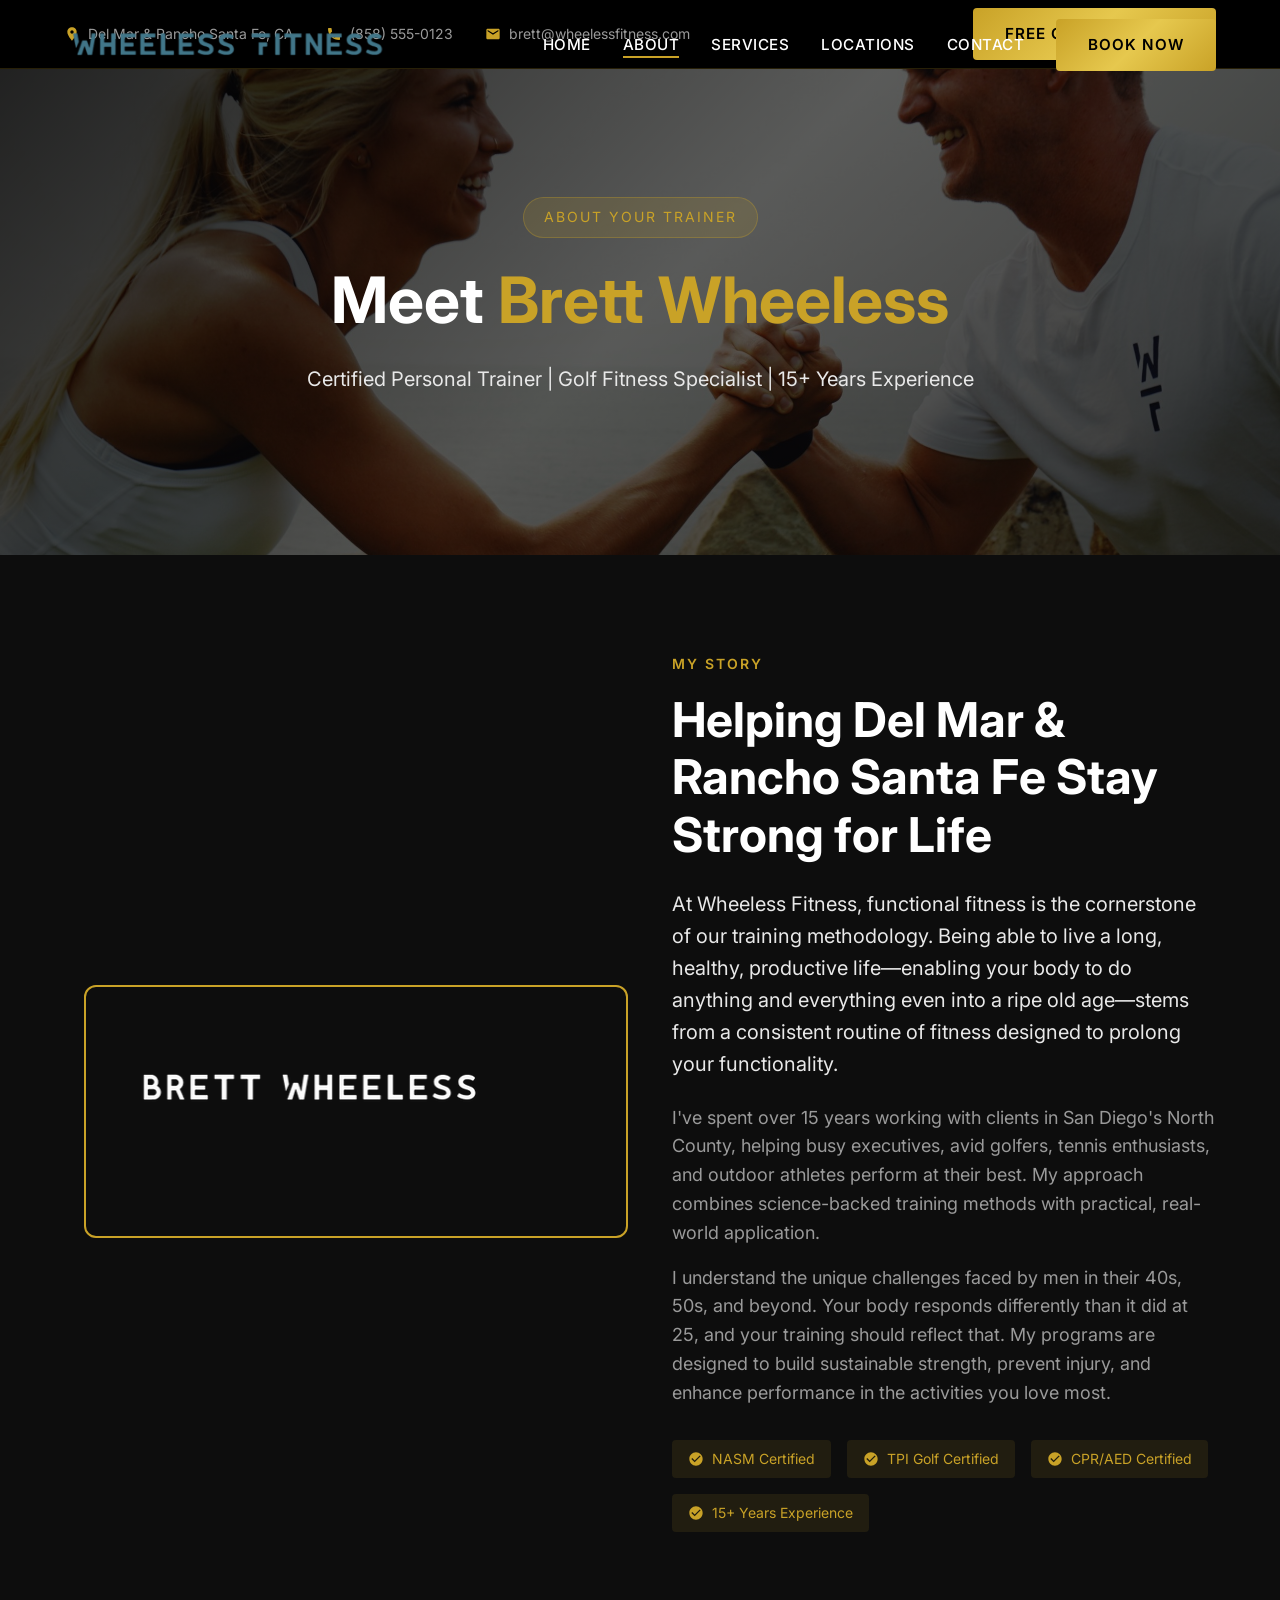
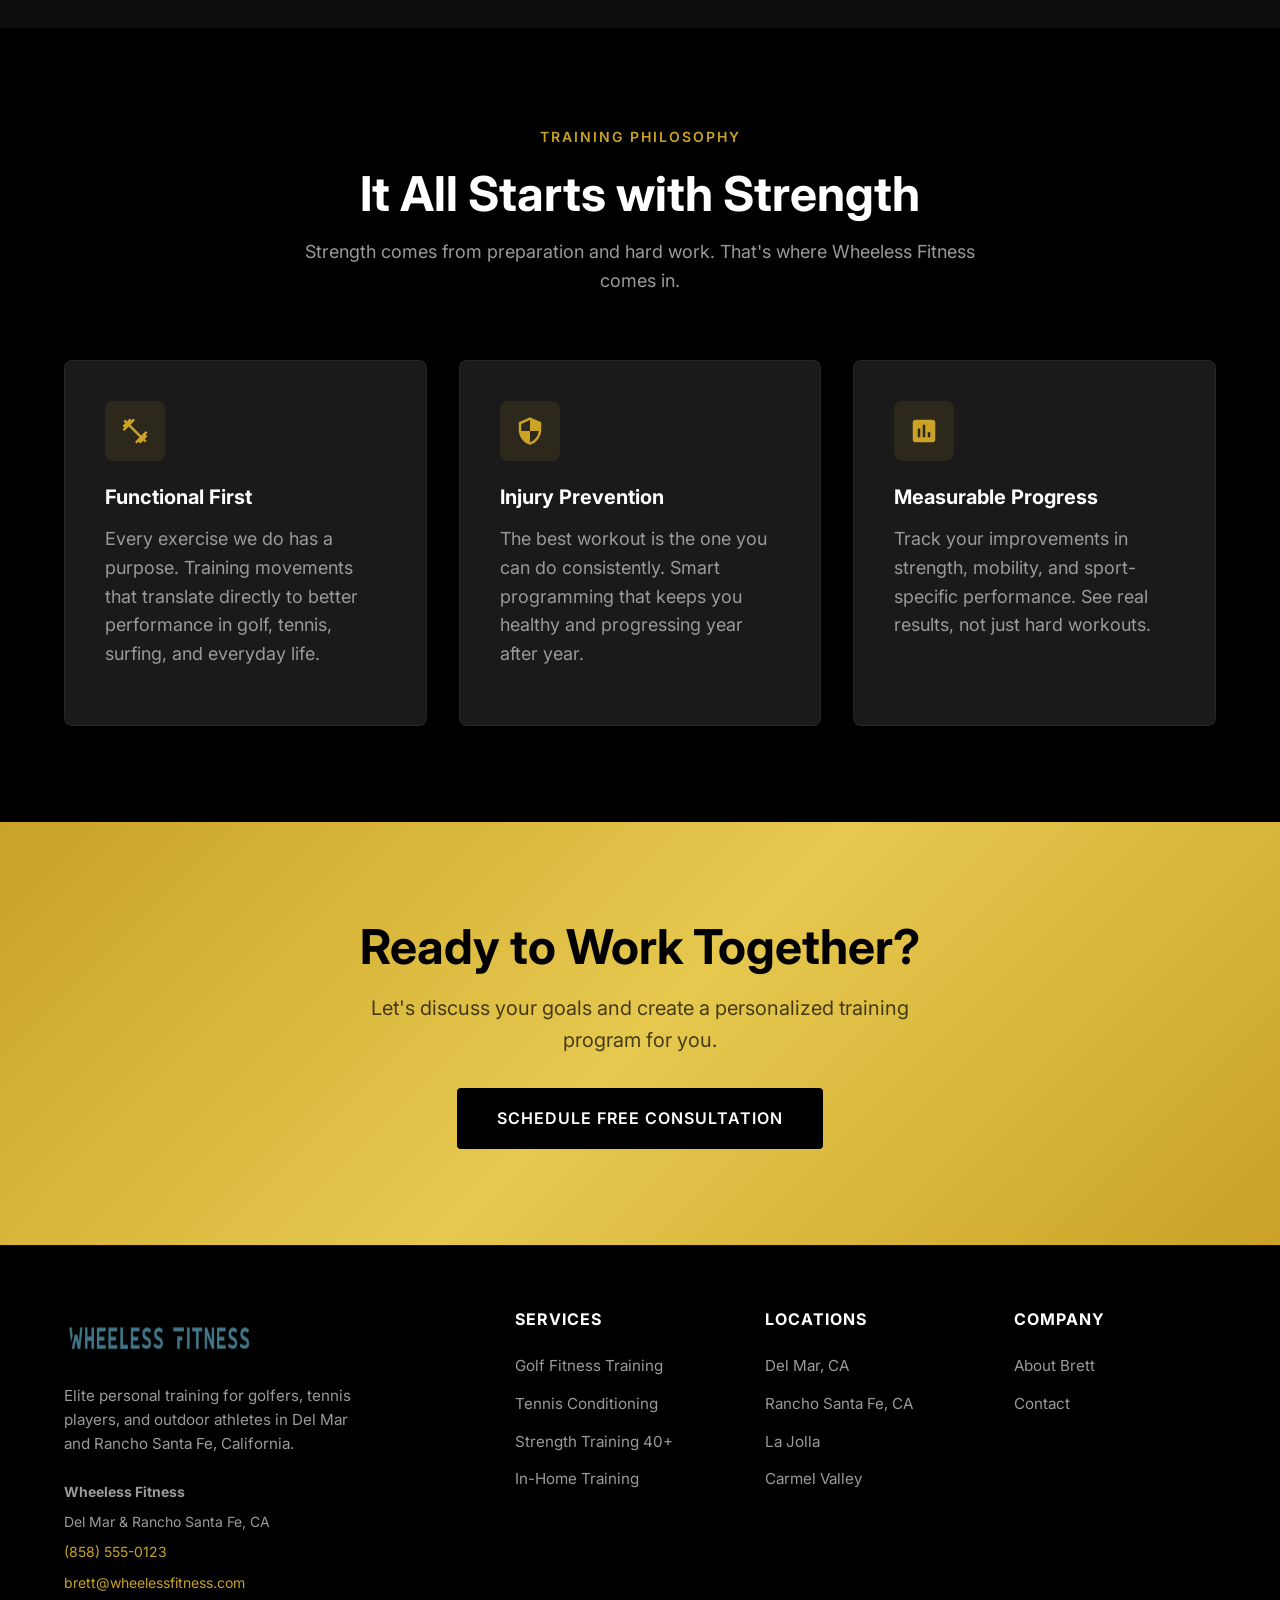
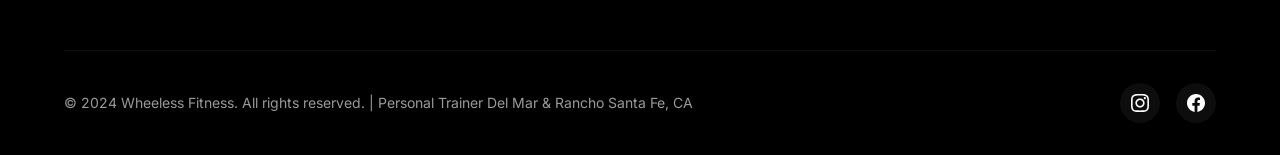
==== about.html @ b6442ed7 "Initial commit: SEO-optimized Wheeless Fitness website - Modern dark/sophisticated design for afflue" ====
<!DOCTYPE html>
<html lang="en">
<head>
    <meta charset="UTF-8">
    <meta name="viewport" content="width=device-width, initial-scale=1.0">
    <meta http-equiv="X-UA-Compatible" content="IE=edge">
    
    <!-- Primary Meta Tags -->
    <title>About Brett Wheeless | Certified Personal Trainer Del Mar & Rancho Santa Fe</title>
    <meta name="title" content="About Brett Wheeless | Certified Personal Trainer Del Mar & Rancho Santa Fe">
    <meta name="description" content="Meet Brett Wheeless - certified personal trainer with 15+ years experience serving Del Mar and Rancho Santa Fe. Specializing in golf fitness, tennis conditioning, and strength training for men over 40.">
    <meta name="keywords" content="Brett Wheeless, certified personal trainer Del Mar, fitness coach Rancho Santa Fe, golf fitness expert San Diego, NASM certified trainer">
    <meta name="robots" content="index, follow">
    
    <!-- Open Graph -->
    <meta property="og:type" content="website">
    <meta property="og:url" content="https://www.wheelessfitness.com/about">
    <meta property="og:title" content="About Brett Wheeless | Personal Trainer Del Mar">
    <meta property="og:description" content="15+ years experience. Certified personal trainer specializing in golf fitness and strength training for men over 40.">
    <meta property="og:image" content="https://iambarabbas.github.io/wheeless-fitness-rebuild/images/hero-bg.jpg">
    
    <!-- Canonical -->
    <link rel="canonical" href="https://www.wheelessfitness.com/about">
    
    <!-- Favicon -->
    <link rel="icon" type="image/jpeg" href="images/favicon.jpg">
    
    <!-- Fonts -->
    <link rel="preconnect" href="https://fonts.googleapis.com">
    <link rel="preconnect" href="https://fonts.gstatic.com" crossorigin>
    <link href="https://fonts.googleapis.com/css2?family=Inter:wght@400;500;600;700&display=swap" rel="stylesheet">
    
    <!-- Styles -->
    <link rel="stylesheet" href="css/style.css">

    <!-- Schema Markup -->
    <script type="application/ld+json">
    {
        "@context": "https://schema.org",
        "@type": "Person",
        "name": "Brett Wheeless",
        "jobTitle": "Certified Personal Trainer",
        "description": "Elite personal trainer with 15+ years experience specializing in golf fitness, tennis conditioning, and strength training for men over 40 in Del Mar and Rancho Santa Fe, California.",
        "worksFor": {
            "@type": "LocalBusiness",
            "name": "Wheeless Fitness",
            "telephone": "(858) 555-0123",
            "address": {
                "@type": "PostalAddress",
                "addressLocality": "Del Mar",
                "addressRegion": "CA",
                "postalCode": "92014",
                "addressCountry": "US"
            }
        },
        "knowsAbout": [
            "Personal Training",
            "Golf Fitness",
            "Tennis Conditioning", 
            "Strength Training",
            "Functional Fitness",
            "Sports Performance",
            "Injury Prevention"
        ],
        "hasCredential": [
            {
                "@type": "EducationalOccupationalCredential",
                "credentialCategory": "Professional Certification",
                "name": "NASM Certified Personal Trainer"
            },
            {
                "@type": "EducationalOccupationalCredential",
                "credentialCategory": "Professional Certification",
                "name": "TPI Certified Golf Fitness Instructor"
            }
        ]
    }
    </script>
</head>
<body>
    <!-- NAP Bar -->
    <div class="nap-bar">
        <div class="container">
            <div class="nap-info">
                <div class="nap-item">
                    <svg xmlns="http://www.w3.org/2000/svg" viewBox="0 0 24 24"><path d="M12 2C8.13 2 5 5.13 5 9c0 5.25 7 13 7 13s7-7.75 7-13c0-3.87-3.13-7-7-7zm0 9.5c-1.38 0-2.5-1.12-2.5-2.5s1.12-2.5 2.5-2.5 2.5 1.12 2.5 2.5-1.12 2.5-2.5 2.5z"/></svg>
                    <span>Del Mar & Rancho Santa Fe, CA</span>
                </div>
                <div class="nap-item">
                    <svg xmlns="http://www.w3.org/2000/svg" viewBox="0 0 24 24"><path d="M6.62 10.79c1.44 2.83 3.76 5.14 6.59 6.59l2.2-2.2c.27-.27.67-.36 1.02-.24 1.12.37 2.33.57 3.57.57.55 0 1 .45 1 1V20c0 .55-.45 1-1 1-9.39 0-17-7.61-17-17 0-.55.45-1 1-1h3.5c.55 0 1 .45 1 1 0 1.25.2 2.45.57 3.57.11.35.03.74-.25 1.02l-2.2 2.2z"/></svg>
                    <a href="tel:+18585550123">(858) 555-0123</a>
                </div>
                <div class="nap-item">
                    <svg xmlns="http://www.w3.org/2000/svg" viewBox="0 0 24 24"><path d="M20 4H4c-1.1 0-1.99.9-1.99 2L2 18c0 1.1.9 2 2 2h16c1.1 0 2-.9 2-2V6c0-1.1-.9-2-2-2zm0 4l-8 5-8-5V6l8 5 8-5v2z"/></svg>
                    <a href="mailto:brett@wheelessfitness.com">brett@wheelessfitness.com</a>
                </div>
            </div>
            <a href="contact.html" class="btn btn-primary">Free Consultation</a>
        </div>
    </div>

    <!-- Header -->
    <header>
        <div class="header-main">
            <div class="container">
                <a href="index.html" class="logo">
                    <img src="images/logo.png" alt="Wheeless Fitness - Personal Trainer Del Mar Rancho Santa Fe" width="188" height="29">
                </a>
                <nav>
                    <ul id="nav-menu">
                        <li><a href="index.html">Home</a></li>
                        <li><a href="about.html" class="active">About</a></li>
                        <li><a href="services.html">Services</a></li>
                        <li><a href="locations.html">Locations</a></li>
                        <li><a href="contact.html">Contact</a></li>
                        <li><a href="contact.html" class="btn btn-primary">Book Now</a></li>
                    </ul>
                </nav>
                <button class="mobile-toggle" aria-label="Toggle menu" id="mobile-toggle">
                    <span></span>
                    <span></span>
                    <span></span>
                </button>
            </div>
        </div>
    </header>

    <!-- Page Hero -->
    <section class="hero" style="min-height: 50vh;">
        <div class="hero-bg">
            <img src="images/hero-bg.jpg" alt="About Brett Wheeless Personal Trainer" width="2500" height="1628" loading="eager">
        </div>
        <div class="hero-overlay"></div>
        <div class="hero-content">
            <span class="hero-badge">About Your Trainer</span>
            <h1>Meet <span class="highlight">Brett Wheeless</span></h1>
            <p>Certified Personal Trainer | Golf Fitness Specialist | 15+ Years Experience</p>
        </div>
    </section>

    <!-- About Content -->
    <section>
        <div class="container">
            <div class="about-grid">
                <div class="about-image">
                    <img src="images/brett-wheeless.png" alt="Brett Wheeless - Personal Trainer Del Mar Rancho Santa Fe" width="552" height="246">
                </div>
                <div class="about-content">
                    <span class="section-badge">My Story</span>
                    <h2>Helping Del Mar & Rancho Santa Fe Stay Strong for Life</h2>
                    <p class="lead">At Wheeless Fitness, functional fitness is the cornerstone of our training methodology. Being able to live a long, healthy, productive life—enabling your body to do anything and everything even into a ripe old age—stems from a consistent routine of fitness designed to prolong your functionality.</p>
                    <p>I've spent over 15 years working with clients in San Diego's North County, helping busy executives, avid golfers, tennis enthusiasts, and outdoor athletes perform at their best. My approach combines science-backed training methods with practical, real-world application.</p>
                    <p>I understand the unique challenges faced by men in their 40s, 50s, and beyond. Your body responds differently than it did at 25, and your training should reflect that. My programs are designed to build sustainable strength, prevent injury, and enhance performance in the activities you love most.</p>
                    <div class="certifications">
                        <span class="cert-badge">
                            <svg xmlns="http://www.w3.org/2000/svg" viewBox="0 0 24 24"><path d="M12 2C6.48 2 2 6.48 2 12s4.48 10 10 10 10-4.48 10-10S17.52 2 12 2zm-2 15l-5-5 1.41-1.41L10 14.17l7.59-7.59L19 8l-9 9z"/></svg>
                            NASM Certified
                        </span>
                        <span class="cert-badge">
                            <svg xmlns="http://www.w3.org/2000/svg" viewBox="0 0 24 24"><path d="M12 2C6.48 2 2 6.48 2 12s4.48 10 10 10 10-4.48 10-10S17.52 2 12 2zm-2 15l-5-5 1.41-1.41L10 14.17l7.59-7.59L19 8l-9 9z"/></svg>
                            TPI Golf Certified
                        </span>
                        <span class="cert-badge">
                            <svg xmlns="http://www.w3.org/2000/svg" viewBox="0 0 24 24"><path d="M12 2C6.48 2 2 6.48 2 12s4.48 10 10 10 10-4.48 10-10S17.52 2 12 2zm-2 15l-5-5 1.41-1.41L10 14.17l7.59-7.59L19 8l-9 9z"/></svg>
                            CPR/AED Certified
                        </span>
                        <span class="cert-badge">
                            <svg xmlns="http://www.w3.org/2000/svg" viewBox="0 0 24 24"><path d="M12 2C6.48 2 2 6.48 2 12s4.48 10 10 10 10-4.48 10-10S17.52 2 12 2zm-2 15l-5-5 1.41-1.41L10 14.17l7.59-7.59L19 8l-9 9z"/></svg>
                            15+ Years Experience
                        </span>
                    </div>
                </div>
            </div>
        </div>
    </section>

    <!-- Philosophy Section -->
    <section class="bg-darker">
        <div class="container">
            <div class="section-header">
                <span class="section-badge">Training Philosophy</span>
                <h2>It All Starts with Strength</h2>
                <p>Strength comes from preparation and hard work. That's where Wheeless Fitness comes in.</p>
            </div>
            <div class="features-grid">
                <div class="feature-card">
                    <div class="feature-icon">
                        <svg xmlns="http://www.w3.org/2000/svg" viewBox="0 0 24 24"><path d="M20.57 14.86L22 13.43 20.57 12 17 15.57 8.43 7 12 3.43 10.57 2 9.14 3.43 7.71 2 5.57 4.14 4.14 2.71 2.71 4.14l1.43 1.43L2 7.71l1.43 1.43L2 10.57 3.43 12 7 8.43 15.57 17 12 20.57 13.43 22l1.43-1.43L16.29 22l2.14-2.14 1.43 1.43 1.43-1.43-1.43-1.43L22 16.29z"/></svg>
                    </div>
                    <h3>Functional First</h3>
                    <p>Every exercise we do has a purpose. Training movements that translate directly to better performance in golf, tennis, surfing, and everyday life.</p>
                </div>
                <div class="feature-card">
                    <div class="feature-icon">
                        <svg xmlns="http://www.w3.org/2000/svg" viewBox="0 0 24 24"><path d="M12 1L3 5v6c0 5.55 3.84 10.74 9 12 5.16-1.26 9-6.45 9-12V5l-9-4zm0 10.99h7c-.53 4.12-3.28 7.79-7 8.94V12H5V6.3l7-3.11v8.8z"/></svg>
                    </div>
                    <h3>Injury Prevention</h3>
                    <p>The best workout is the one you can do consistently. Smart programming that keeps you healthy and progressing year after year.</p>
                </div>
                <div class="feature-card">
                    <div class="feature-icon">
                        <svg xmlns="http://www.w3.org/2000/svg" viewBox="0 0 24 24"><path d="M19 3H5c-1.1 0-2 .9-2 2v14c0 1.1.9 2 2 2h14c1.1 0 2-.9 2-2V5c0-1.1-.9-2-2-2zM9 17H7v-7h2v7zm4 0h-2V7h2v10zm4 0h-2v-4h2v4z"/></svg>
                    </div>
                    <h3>Measurable Progress</h3>
                    <p>Track your improvements in strength, mobility, and sport-specific performance. See real results, not just hard workouts.</p>
                </div>
            </div>
        </div>
    </section>

    <!-- CTA Section -->
    <section class="cta-section">
        <div class="container">
            <h2>Ready to Work Together?</h2>
            <p>Let's discuss your goals and create a personalized training program for you.</p>
            <a href="contact.html" class="btn btn-large">Schedule Free Consultation</a>
        </div>
    </section>

    <!-- Footer -->
    <footer>
        <div class="container">
            <div class="footer-grid">
                <div class="footer-brand">
                    <img src="images/logo.png" alt="Wheeless Fitness Logo" width="188" height="29">
                    <p>Elite personal training for golfers, tennis players, and outdoor athletes in Del Mar and Rancho Santa Fe, California.</p>
                    <div class="footer-nap">
                        <p><strong>Wheeless Fitness</strong></p>
                        <p>Del Mar & Rancho Santa Fe, CA</p>
                        <p><a href="tel:+18585550123">(858) 555-0123</a></p>
                        <p><a href="mailto:brett@wheelessfitness.com">brett@wheelessfitness.com</a></p>
                    </div>
                </div>
                <div class="footer-section">
                    <h4>Services</h4>
                    <ul>
                        <li><a href="services.html#golf">Golf Fitness Training</a></li>
                        <li><a href="services.html#tennis">Tennis Conditioning</a></li>
                        <li><a href="services.html#strength">Strength Training 40+</a></li>
                        <li><a href="services.html#inhome">In-Home Training</a></li>
                    </ul>
                </div>
                <div class="footer-section">
                    <h4>Locations</h4>
                    <ul>
                        <li><a href="locations.html#del-mar">Del Mar, CA</a></li>
                        <li><a href="locations.html#rancho-santa-fe">Rancho Santa Fe, CA</a></li>
                        <li><a href="locations.html">La Jolla</a></li>
                        <li><a href="locations.html">Carmel Valley</a></li>
                    </ul>
                </div>
                <div class="footer-section">
                    <h4>Company</h4>
                    <ul>
                        <li><a href="about.html">About Brett</a></li>
                        <li><a href="contact.html">Contact</a></li>
                    </ul>
                </div>
            </div>
            <div class="footer-bottom">
                <p>&copy; 2024 Wheeless Fitness. All rights reserved. | Personal Trainer Del Mar & Rancho Santa Fe, CA</p>
                <div class="social-links">
                    <a href="https://www.instagram.com/wheelessfitness" aria-label="Instagram" rel="noopener" target="_blank">
                        <svg xmlns="http://www.w3.org/2000/svg" viewBox="0 0 24 24"><path d="M12 2.163c3.204 0 3.584.012 4.85.07 3.252.148 4.771 1.691 4.919 4.919.058 1.265.069 1.645.069 4.849 0 3.205-.012 3.584-.069 4.849-.149 3.225-1.664 4.771-4.919 4.919-1.266.058-1.644.07-4.85.07-3.204 0-3.584-.012-4.849-.07-3.26-.149-4.771-1.699-4.919-4.92-.058-1.265-.07-1.644-.07-4.849 0-3.204.013-3.583.07-4.849.149-3.227 1.664-4.771 4.919-4.919 1.266-.057 1.645-.069 4.849-.069zm0-2.163c-3.259 0-3.667.014-4.947.072-4.358.2-6.78 2.618-6.98 6.98-.059 1.281-.073 1.689-.073 4.948 0 3.259.014 3.668.072 4.948.2 4.358 2.618 6.78 6.98 6.98 1.281.058 1.689.072 4.948.072 3.259 0 3.668-.014 4.948-.072 4.354-.2 6.782-2.618 6.979-6.98.059-1.28.073-1.689.073-4.948 0-3.259-.014-3.667-.072-4.947-.196-4.354-2.617-6.78-6.979-6.98-1.281-.059-1.69-.073-4.949-.073zm0 5.838c-3.403 0-6.162 2.759-6.162 6.162s2.759 6.163 6.162 6.163 6.162-2.759 6.162-6.163c0-3.403-2.759-6.162-6.162-6.162zm0 10.162c-2.209 0-4-1.79-4-4 0-2.209 1.791-4 4-4s4 1.791 4 4c0 2.21-1.791 4-4 4zm6.406-11.845c-.796 0-1.441.645-1.441 1.44s.645 1.44 1.441 1.44c.795 0 1.439-.645 1.439-1.44s-.644-1.44-1.439-1.44z"/></svg>
                    </a>
                    <a href="https://www.facebook.com/wheelessfitness" aria-label="Facebook" rel="noopener" target="_blank">
                        <svg xmlns="http://www.w3.org/2000/svg" viewBox="0 0 24 24"><path d="M24 12.073c0-6.627-5.373-12-12-12s-12 5.373-12 12c0 5.99 4.388 10.954 10.125 11.854v-8.385H7.078v-3.47h3.047V9.43c0-3.007 1.792-4.669 4.533-4.669 1.312 0 2.686.235 2.686.235v2.953H15.83c-1.491 0-1.956.925-1.956 1.874v2.25h3.328l-.532 3.47h-2.796v8.385C19.612 23.027 24 18.062 24 12.073z"/></svg>
                    </a>
                </div>
            </div>
        </div>
    </footer>

    <script src="js/main.js"></script>
</body>
</html>
---- css/style.css ----
/* Wheeless Fitness - Premium Personal Training */
/* Modern, Dark, Sophisticated Design for Affluent Male Demographic */

:root {
  --primary-gold: #C9A227;
  --primary-gold-dark: #A68621;
  --bg-dark: #0D0D0D;
  --bg-darker: #000000;
  --bg-card: #1A1A1A;
  --bg-card-hover: #242424;
  --text-white: #FFFFFF;
  --text-light: #E8E8E8;
  --text-muted: #9A9A9A;
  --accent-green: #2ECC71;
  --gradient-gold: linear-gradient(135deg, #C9A227 0%, #E6C84E 50%, #C9A227 100%);
  --shadow-lg: 0 25px 50px -12px rgba(0, 0, 0, 0.5);
  --shadow-gold: 0 4px 20px rgba(201, 162, 39, 0.3);
  --transition-smooth: all 0.3s cubic-bezier(0.4, 0, 0.2, 1);
}

* {
  margin: 0;
  padding: 0;
  box-sizing: border-box;
}

html {
  scroll-behavior: smooth;
  font-size: 16px;
}

body {
  font-family: 'Inter', -apple-system, BlinkMacSystemFont, 'Segoe UI', Roboto, sans-serif;
  background-color: var(--bg-dark);
  color: var(--text-light);
  line-height: 1.6;
  overflow-x: hidden;
}

/* Typography */
h1, h2, h3, h4, h5, h6 {
  font-weight: 700;
  line-height: 1.2;
  color: var(--text-white);
}

h1 { font-size: clamp(2.5rem, 5vw, 4rem); }
h2 { font-size: clamp(2rem, 4vw, 3rem); }
h3 { font-size: clamp(1.5rem, 3vw, 2rem); }
h4 { font-size: clamp(1.25rem, 2vw, 1.5rem); }

p {
  font-size: 1.125rem;
  color: var(--text-muted);
  margin-bottom: 1rem;
}

a {
  color: var(--primary-gold);
  text-decoration: none;
  transition: var(--transition-smooth);
}

a:hover {
  color: var(--text-white);
}

/* Container */
.container {
  width: 100%;
  max-width: 1200px;
  margin: 0 auto;
  padding: 0 1.5rem;
}

/* NAP Info Bar */
.nap-bar {
  background: var(--bg-darker);
  padding: 0.5rem 0;
  border-bottom: 1px solid rgba(201, 162, 39, 0.2);
}

.nap-bar .container {
  display: flex;
  justify-content: space-between;
  align-items: center;
  flex-wrap: wrap;
  gap: 1rem;
  font-size: 0.875rem;
}

.nap-info {
  display: flex;
  align-items: center;
  gap: 2rem;
  flex-wrap: wrap;
}

.nap-item {
  display: flex;
  align-items: center;
  gap: 0.5rem;
  color: var(--text-muted);
}

.nap-item svg {
  width: 16px;
  height: 16px;
  fill: var(--primary-gold);
}

.nap-item a {
  color: var(--text-muted);
}

.nap-item a:hover {
  color: var(--primary-gold);
}

/* Header */
header {
  position: fixed;
  top: 0;
  left: 0;
  right: 0;
  z-index: 1000;
  transition: var(--transition-smooth);
}

header.scrolled {
  background: rgba(13, 13, 13, 0.95);
  backdrop-filter: blur(10px);
  box-shadow: 0 4px 30px rgba(0, 0, 0, 0.3);
}

header.scrolled .nap-bar {
  display: none;
}

.header-main {
  padding: 1rem 0;
}

.header-main .container {
  display: flex;
  justify-content: space-between;
  align-items: center;
}

.logo img {
  height: 50px;
  width: auto;
}

nav ul {
  display: flex;
  list-style: none;
  gap: 2rem;
  align-items: center;
}

nav a {
  color: var(--text-white);
  font-weight: 500;
  font-size: 0.95rem;
  text-transform: uppercase;
  letter-spacing: 0.5px;
  position: relative;
}

nav a::after {
  content: '';
  position: absolute;
  bottom: -4px;
  left: 0;
  width: 0;
  height: 2px;
  background: var(--primary-gold);
  transition: var(--transition-smooth);
}

nav a:hover::after,
nav a.active::after {
  width: 100%;
}

/* Mobile Menu Toggle */
.mobile-toggle {
  display: none;
  flex-direction: column;
  gap: 5px;
  background: none;
  border: none;
  cursor: pointer;
  padding: 5px;
}

.mobile-toggle span {
  width: 25px;
  height: 2px;
  background: var(--text-white);
  transition: var(--transition-smooth);
}

/* CTA Button */
.btn {
  display: inline-flex;
  align-items: center;
  justify-content: center;
  gap: 0.5rem;
  padding: 0.875rem 2rem;
  border-radius: 4px;
  font-weight: 600;
  font-size: 0.95rem;
  text-transform: uppercase;
  letter-spacing: 1px;
  cursor: pointer;
  transition: var(--transition-smooth);
  border: none;
}

.btn-primary {
  background: var(--gradient-gold);
  color: var(--bg-darker);
}

.btn-primary:hover {
  transform: translateY(-2px);
  box-shadow: var(--shadow-gold);
  color: var(--bg-darker);
}

.btn-outline {
  background: transparent;
  border: 2px solid var(--primary-gold);
  color: var(--primary-gold);
}

.btn-outline:hover {
  background: var(--primary-gold);
  color: var(--bg-darker);
}

.btn-large {
  padding: 1.125rem 2.5rem;
  font-size: 1rem;
}

/* Hero Section */
.hero {
  position: relative;
  min-height: 100vh;
  display: flex;
  align-items: center;
  justify-content: center;
  overflow: hidden;
}

.hero-bg {
  position: absolute;
  inset: 0;
  z-index: -2;
}

.hero-bg img {
  width: 100%;
  height: 100%;
  object-fit: cover;
}

.hero-overlay {
  position: absolute;
  inset: 0;
  background: linear-gradient(135deg, rgba(0,0,0,0.85) 0%, rgba(0,0,0,0.6) 50%, rgba(0,0,0,0.75) 100%);
  z-index: -1;
}

.hero-content {
  text-align: center;
  max-width: 900px;
  padding: 2rem;
}

.hero-badge {
  display: inline-block;
  background: rgba(201, 162, 39, 0.15);
  border: 1px solid rgba(201, 162, 39, 0.3);
  padding: 0.5rem 1.25rem;
  border-radius: 50px;
  font-size: 0.875rem;
  color: var(--primary-gold);
  margin-bottom: 1.5rem;
  text-transform: uppercase;
  letter-spacing: 2px;
}

.hero h1 {
  margin-bottom: 1.5rem;
}

.hero h1 .highlight {
  color: var(--primary-gold);
}

.hero p {
  font-size: 1.25rem;
  color: var(--text-light);
  margin-bottom: 2rem;
  max-width: 700px;
  margin-left: auto;
  margin-right: auto;
}

.hero-ctas {
  display: flex;
  gap: 1rem;
  justify-content: center;
  flex-wrap: wrap;
}

.hero-stats {
  display: flex;
  justify-content: center;
  gap: 3rem;
  margin-top: 4rem;
  flex-wrap: wrap;
}

.stat {
  text-align: center;
}

.stat-number {
  font-size: 3rem;
  font-weight: 700;
  color: var(--primary-gold);
  line-height: 1;
}

.stat-label {
  font-size: 0.875rem;
  color: var(--text-muted);
  text-transform: uppercase;
  letter-spacing: 1px;
  margin-top: 0.5rem;
}

/* Sections */
section {
  padding: 6rem 0;
}

.section-header {
  text-align: center;
  max-width: 700px;
  margin: 0 auto 4rem;
}

.section-badge {
  display: inline-block;
  color: var(--primary-gold);
  font-size: 0.875rem;
  text-transform: uppercase;
  letter-spacing: 2px;
  margin-bottom: 1rem;
  font-weight: 600;
}

.section-header h2 {
  margin-bottom: 1rem;
}

/* Features/Why Choose Section */
.features-grid {
  display: grid;
  grid-template-columns: repeat(auto-fit, minmax(280px, 1fr));
  gap: 2rem;
}

.feature-card {
  background: var(--bg-card);
  padding: 2.5rem;
  border-radius: 8px;
  border: 1px solid rgba(255, 255, 255, 0.05);
  transition: var(--transition-smooth);
}

.feature-card:hover {
  background: var(--bg-card-hover);
  transform: translateY(-5px);
  border-color: rgba(201, 162, 39, 0.3);
}

.feature-icon {
  width: 60px;
  height: 60px;
  background: rgba(201, 162, 39, 0.1);
  border-radius: 8px;
  display: flex;
  align-items: center;
  justify-content: center;
  margin-bottom: 1.5rem;
}

.feature-icon svg {
  width: 30px;
  height: 30px;
  fill: var(--primary-gold);
}

.feature-card h3 {
  margin-bottom: 1rem;
  font-size: 1.25rem;
}

/* Services Section */
.services-grid {
  display: grid;
  grid-template-columns: repeat(auto-fit, minmax(350px, 1fr));
  gap: 2rem;
}

.service-card {
  background: var(--bg-card);
  border-radius: 12px;
  overflow: hidden;
  border: 1px solid rgba(255, 255, 255, 0.05);
  transition: var(--transition-smooth);
}

.service-card:hover {
  transform: translateY(-5px);
  border-color: rgba(201, 162, 39, 0.3);
  box-shadow: var(--shadow-lg);
}

.service-image {
  height: 200px;
  background: linear-gradient(135deg, var(--bg-card-hover), var(--bg-darker));
  display: flex;
  align-items: center;
  justify-content: center;
}

.service-image svg {
  width: 80px;
  height: 80px;
  fill: var(--primary-gold);
  opacity: 0.7;
}

.service-content {
  padding: 2rem;
}

.service-content h3 {
  margin-bottom: 1rem;
}

.service-content ul {
  list-style: none;
  margin: 1.5rem 0;
}

.service-content li {
  display: flex;
  align-items: center;
  gap: 0.75rem;
  margin-bottom: 0.75rem;
  color: var(--text-muted);
}

.service-content li svg {
  width: 16px;
  height: 16px;
  fill: var(--accent-green);
  flex-shrink: 0;
}

/* Testimonials */
.testimonials-section {
  background: var(--bg-darker);
}

.testimonials-grid {
  display: grid;
  grid-template-columns: repeat(auto-fit, minmax(350px, 1fr));
  gap: 2rem;
}

.testimonial-card {
  background: var(--bg-card);
  padding: 2.5rem;
  border-radius: 12px;
  border: 1px solid rgba(255, 255, 255, 0.05);
  position: relative;
}

.testimonial-quote {
  font-size: 3rem;
  color: var(--primary-gold);
  opacity: 0.3;
  position: absolute;
  top: 1.5rem;
  left: 2rem;
  font-family: serif;
}

.testimonial-text {
  font-size: 1.125rem;
  color: var(--text-light);
  font-style: italic;
  margin-bottom: 1.5rem;
  padding-top: 1rem;
}

.testimonial-author {
  display: flex;
  align-items: center;
  gap: 1rem;
}

.testimonial-avatar {
  width: 50px;
  height: 50px;
  border-radius: 50%;
  background: var(--gradient-gold);
  display: flex;
  align-items: center;
  justify-content: center;
  font-weight: 700;
  color: var(--bg-darker);
}

.testimonial-info h4 {
  font-size: 1rem;
  margin-bottom: 0.25rem;
}

.testimonial-info p {
  font-size: 0.875rem;
  color: var(--text-muted);
  margin-bottom: 0;
}

.stars {
  display: flex;
  gap: 0.25rem;
  margin-top: 0.5rem;
}

.stars svg {
  width: 16px;
  height: 16px;
  fill: var(--primary-gold);
}

/* About Section */
.about-grid {
  display: grid;
  grid-template-columns: 1fr 1fr;
  gap: 4rem;
  align-items: center;
}

.about-image {
  position: relative;
}

.about-image img {
  width: 100%;
  border-radius: 12px;
}

.about-image::before {
  content: '';
  position: absolute;
  inset: 20px -20px -20px 20px;
  border: 2px solid var(--primary-gold);
  border-radius: 12px;
  z-index: -1;
}

.about-content h2 {
  margin-bottom: 1.5rem;
}

.about-content .lead {
  font-size: 1.25rem;
  color: var(--text-light);
  margin-bottom: 1.5rem;
}

.certifications {
  display: flex;
  flex-wrap: wrap;
  gap: 1rem;
  margin-top: 2rem;
}

.cert-badge {
  display: flex;
  align-items: center;
  gap: 0.5rem;
  background: rgba(201, 162, 39, 0.1);
  padding: 0.5rem 1rem;
  border-radius: 4px;
  font-size: 0.875rem;
  color: var(--primary-gold);
}

.cert-badge svg {
  width: 16px;
  height: 16px;
  fill: var(--primary-gold);
}

/* Locations */
.locations-grid {
  display: grid;
  grid-template-columns: repeat(auto-fit, minmax(300px, 1fr));
  gap: 2rem;
}

.location-card {
  background: var(--bg-card);
  padding: 2.5rem;
  border-radius: 12px;
  border: 1px solid rgba(255, 255, 255, 0.05);
  text-align: center;
  transition: var(--transition-smooth);
}

.location-card:hover {
  border-color: rgba(201, 162, 39, 0.3);
  transform: translateY(-5px);
}

.location-icon {
  width: 80px;
  height: 80px;
  background: rgba(201, 162, 39, 0.1);
  border-radius: 50%;
  display: flex;
  align-items: center;
  justify-content: center;
  margin: 0 auto 1.5rem;
}

.location-icon svg {
  width: 40px;
  height: 40px;
  fill: var(--primary-gold);
}

.location-card h3 {
  margin-bottom: 1rem;
}

.location-card address {
  font-style: normal;
  color: var(--text-muted);
  margin-bottom: 1.5rem;
}

/* CTA Section */
.cta-section {
  background: var(--gradient-gold);
  text-align: center;
}

.cta-section h2 {
  color: var(--bg-darker);
}

.cta-section p {
  color: rgba(0, 0, 0, 0.7);
  font-size: 1.25rem;
  max-width: 600px;
  margin: 1rem auto 2rem;
}

.cta-section .btn {
  background: var(--bg-darker);
  color: var(--text-white);
}

.cta-section .btn:hover {
  background: var(--bg-card);
}

/* Contact Section */
.contact-grid {
  display: grid;
  grid-template-columns: 1fr 1fr;
  gap: 4rem;
}

.contact-info h3 {
  margin-bottom: 2rem;
}

.contact-item {
  display: flex;
  align-items: flex-start;
  gap: 1rem;
  margin-bottom: 1.5rem;
}

.contact-item-icon {
  width: 50px;
  height: 50px;
  background: rgba(201, 162, 39, 0.1);
  border-radius: 8px;
  display: flex;
  align-items: center;
  justify-content: center;
  flex-shrink: 0;
}

.contact-item-icon svg {
  width: 24px;
  height: 24px;
  fill: var(--primary-gold);
}

.contact-item-content h4 {
  margin-bottom: 0.25rem;
  font-size: 1rem;
}

.contact-item-content p {
  margin-bottom: 0;
}

.contact-item-content a {
  color: var(--text-muted);
}

.contact-form {
  background: var(--bg-card);
  padding: 2.5rem;
  border-radius: 12px;
}

.form-group {
  margin-bottom: 1.5rem;
}

.form-group label {
  display: block;
  margin-bottom: 0.5rem;
  font-weight: 500;
  color: var(--text-light);
}

.form-group input,
.form-group textarea,
.form-group select {
  width: 100%;
  padding: 1rem;
  background: var(--bg-darker);
  border: 1px solid rgba(255, 255, 255, 0.1);
  border-radius: 4px;
  color: var(--text-white);
  font-size: 1rem;
  transition: var(--transition-smooth);
}

.form-group input:focus,
.form-group textarea:focus,
.form-group select:focus {
  outline: none;
  border-color: var(--primary-gold);
}

.form-group textarea {
  min-height: 150px;
  resize: vertical;
}

/* Footer */
footer {
  background: var(--bg-darker);
  padding: 4rem 0 2rem;
  border-top: 1px solid rgba(255, 255, 255, 0.05);
}

.footer-grid {
  display: grid;
  grid-template-columns: 2fr 1fr 1fr 1fr;
  gap: 3rem;
  margin-bottom: 3rem;
}

.footer-brand img {
  height: 50px;
  margin-bottom: 1rem;
}

.footer-brand p {
  font-size: 0.95rem;
  max-width: 300px;
}

.footer-section h4 {
  color: var(--text-white);
  margin-bottom: 1.5rem;
  font-size: 1rem;
  text-transform: uppercase;
  letter-spacing: 1px;
}

.footer-section ul {
  list-style: none;
}

.footer-section li {
  margin-bottom: 0.75rem;
}

.footer-section a {
  color: var(--text-muted);
  font-size: 0.95rem;
}

.footer-section a:hover {
  color: var(--primary-gold);
}

.footer-nap {
  margin-top: 1.5rem;
}

.footer-nap p {
  font-size: 0.875rem;
  margin-bottom: 0.5rem;
}

.footer-bottom {
  border-top: 1px solid rgba(255, 255, 255, 0.05);
  padding-top: 2rem;
  display: flex;
  justify-content: space-between;
  align-items: center;
  flex-wrap: wrap;
  gap: 1rem;
}

.footer-bottom p {
  font-size: 0.875rem;
  margin-bottom: 0;
}

.social-links {
  display: flex;
  gap: 1rem;
}

.social-links a {
  width: 40px;
  height: 40px;
  background: rgba(255, 255, 255, 0.05);
  border-radius: 50%;
  display: flex;
  align-items: center;
  justify-content: center;
  transition: var(--transition-smooth);
}

.social-links a:hover {
  background: var(--primary-gold);
}

.social-links svg {
  width: 18px;
  height: 18px;
  fill: var(--text-white);
}

/* Sports Icons Grid */
.sports-grid {
  display: flex;
  justify-content: center;
  gap: 3rem;
  flex-wrap: wrap;
  margin-top: 3rem;
}

.sport-item {
  text-align: center;
}

.sport-item svg {
  width: 50px;
  height: 50px;
  fill: var(--primary-gold);
  opacity: 0.7;
  margin-bottom: 0.5rem;
}

.sport-item span {
  display: block;
  font-size: 0.875rem;
  color: var(--text-muted);
}

/* Responsive */
@media (max-width: 992px) {
  .about-grid,
  .contact-grid {
    grid-template-columns: 1fr;
    gap: 3rem;
  }
  
  .about-image {
    order: -1;
  }
  
  .footer-grid {
    grid-template-columns: 1fr 1fr;
  }
}

@media (max-width: 768px) {
  nav ul {
    position: fixed;
    top: 0;
    left: 0;
    right: 0;
    bottom: 0;
    background: rgba(13, 13, 13, 0.98);
    flex-direction: column;
    justify-content: center;
    align-items: center;
    gap: 2rem;
    transform: translateX(100%);
    transition: var(--transition-smooth);
  }
  
  nav ul.active {
    transform: translateX(0);
  }
  
  nav a {
    font-size: 1.25rem;
  }
  
  .mobile-toggle {
    display: flex;
    z-index: 1001;
  }
  
  .mobile-toggle.active span:nth-child(1) {
    transform: rotate(45deg) translate(5px, 5px);
  }
  
  .mobile-toggle.active span:nth-child(2) {
    opacity: 0;
  }
  
  .mobile-toggle.active span:nth-child(3) {
    transform: rotate(-45deg) translate(5px, -5px);
  }
  
  .nap-bar .container {
    justify-content: center;
    text-align: center;
  }
  
  .nap-info {
    justify-content: center;
  }
  
  .hero-stats {
    gap: 2rem;
  }
  
  .stat-number {
    font-size: 2.5rem;
  }
  
  .services-grid,
  .testimonials-grid {
    grid-template-columns: 1fr;
  }
  
  .footer-grid {
    grid-template-columns: 1fr;
    text-align: center;
  }
  
  .footer-brand {
    display: flex;
    flex-direction: column;
    align-items: center;
  }
  
  .footer-brand p {
    max-width: 100%;
  }
  
  .footer-bottom {
    flex-direction: column;
    text-align: center;
  }
  
  section {
    padding: 4rem 0;
  }
}

@media (max-width: 480px) {
  .hero-ctas {
    flex-direction: column;
    width: 100%;
  }
  
  .hero-ctas .btn {
    width: 100%;
  }
  
  .features-grid {
    grid-template-columns: 1fr;
  }
}

/* Utility Classes */
.text-center { text-align: center; }
.text-gold { color: var(--primary-gold); }
.bg-darker { background: var(--bg-darker); }
.mt-2 { margin-top: 2rem; }
.mb-2 { margin-bottom: 2rem; }
.py-2 { padding-top: 2rem; padding-bottom: 2rem; }
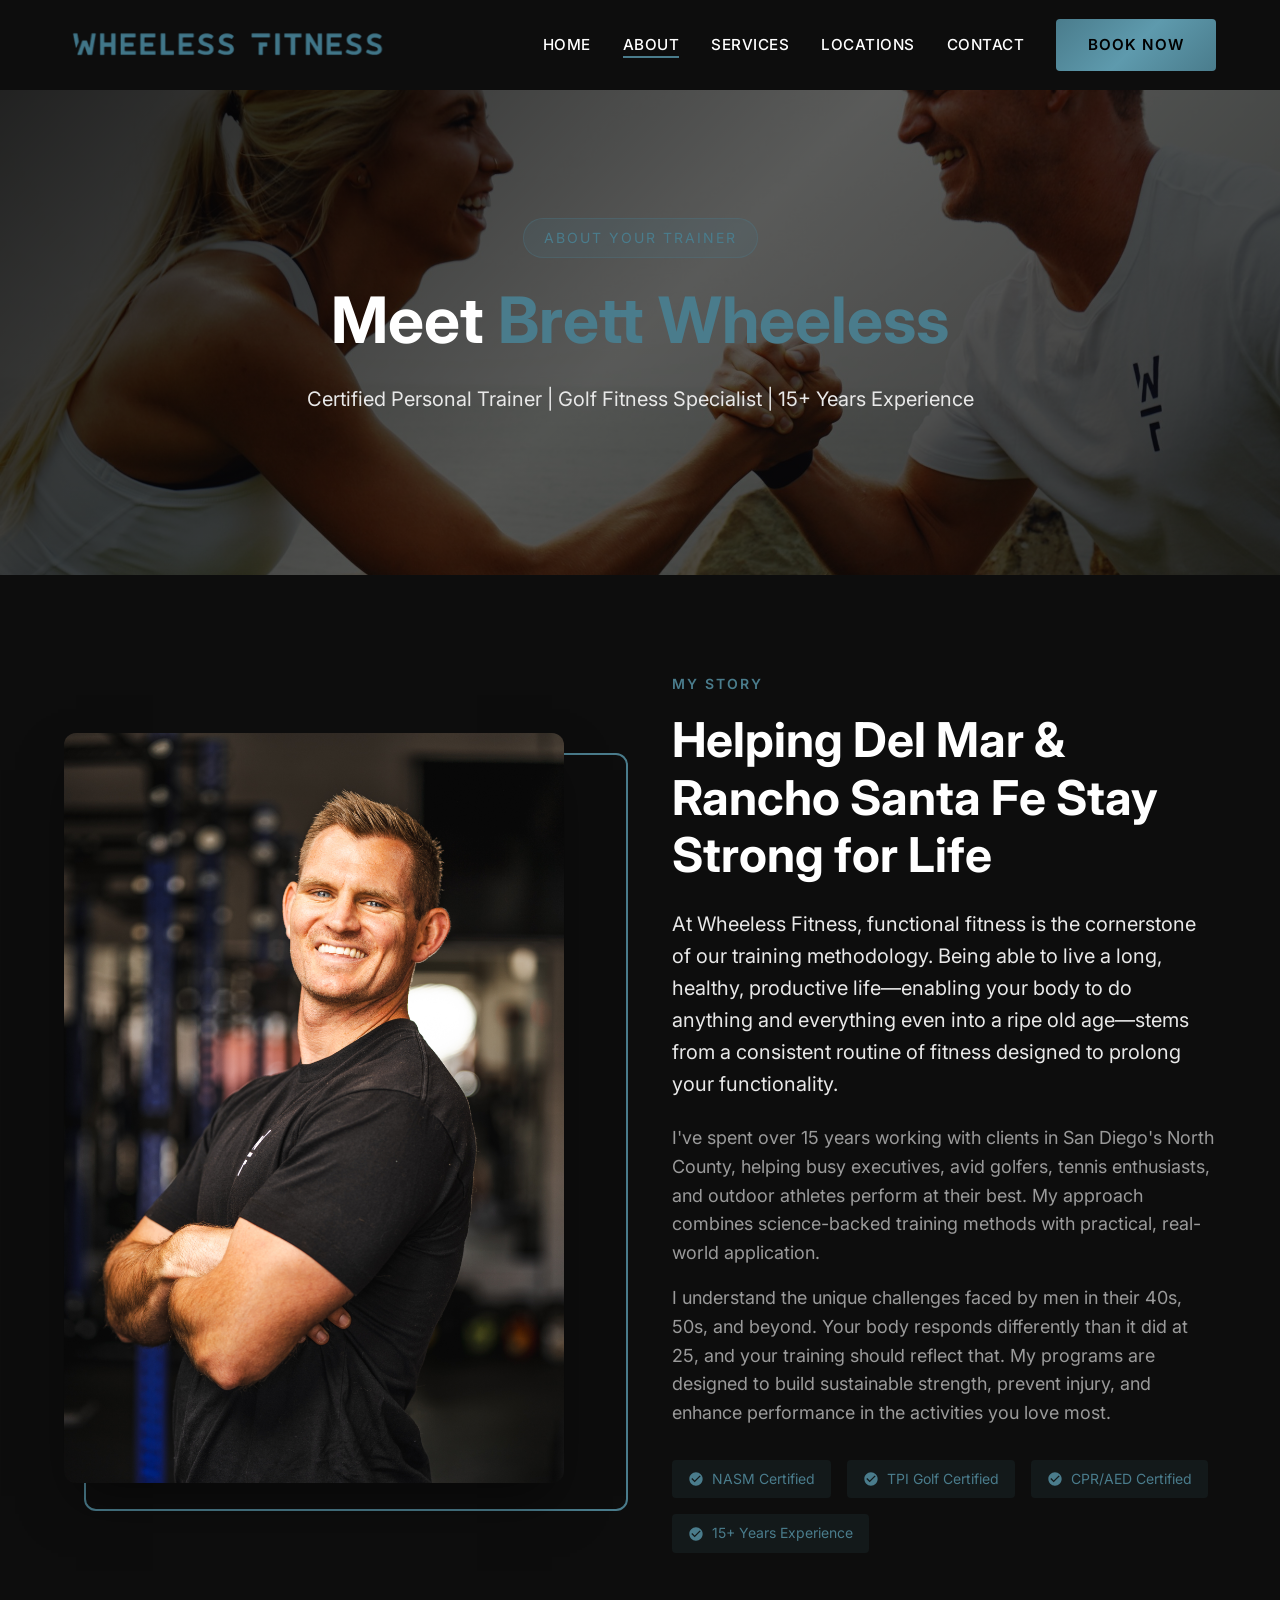
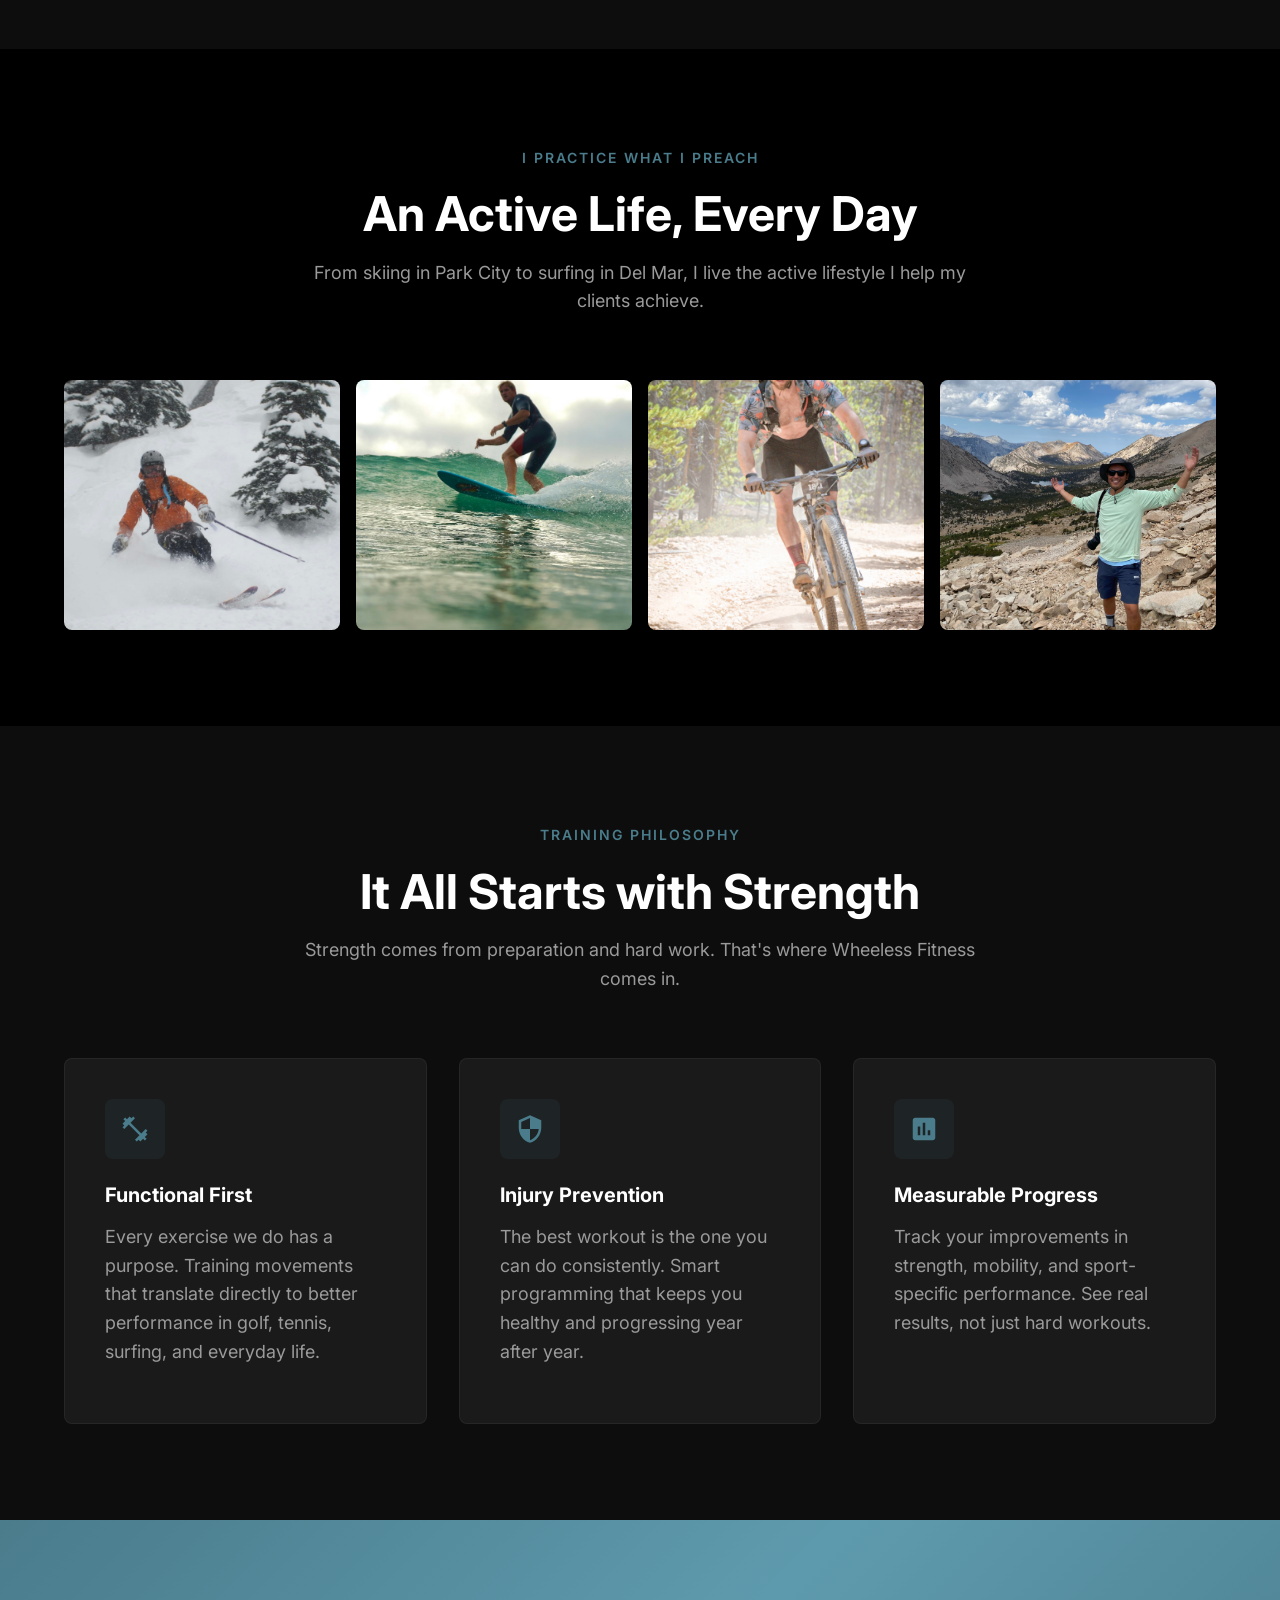
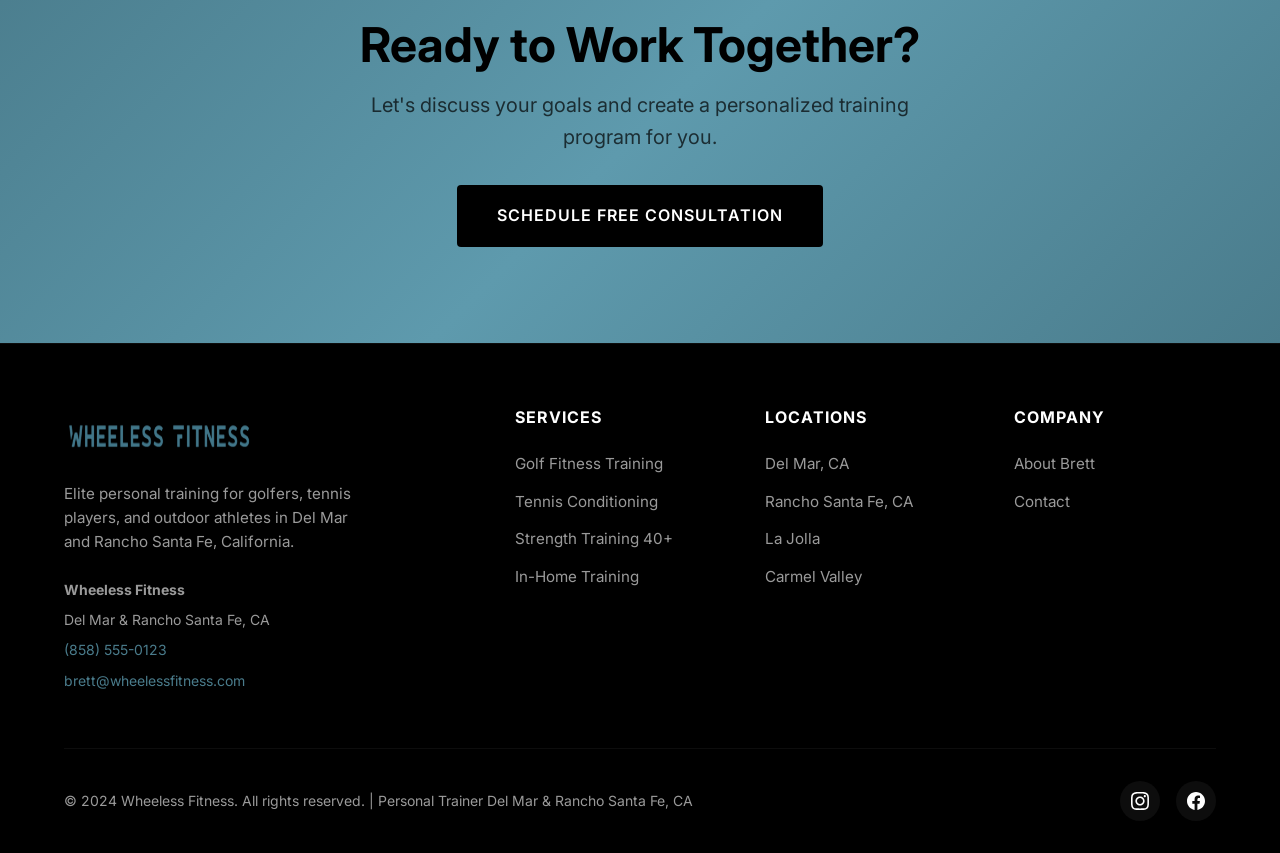
==== commit b7513341: "Add photos to About, Services, and Contact pages" ====
--- a/about.html
+++ b/about.html
@@ -143,7 +143,7 @@
         <div class="container">
             <div class="about-grid">
                 <div class="about-image">
-                    <img src="images/brett-wheeless.png" alt="Brett Wheeless - Personal Trainer Del Mar Rancho Santa Fe" width="552" height="246">
+                    <img src="images/brett-headshot.jpg" alt="Brett Wheeless - Personal Trainer Del Mar Rancho Santa Fe" style="width: 100%; max-width: 500px; border-radius: 12px; box-shadow: 0 25px 50px -12px rgba(0, 0, 0, 0.5);">
                 </div>
                 <div class="about-content">
                     <span class="section-badge">My Story</span>
@@ -174,8 +174,25 @@
         </div>
     </section>
 
+    <!-- Active Lifestyle Gallery -->
+    <section class="bg-darker">
+        <div class="container">
+            <div class="section-header">
+                <span class="section-badge">I Practice What I Preach</span>
+                <h2>An Active Life, Every Day</h2>
+                <p>From skiing in Park City to surfing in Del Mar, I live the active lifestyle I help my clients achieve.</p>
+            </div>
+            <div style="display: grid; grid-template-columns: repeat(4, 1fr); gap: 1rem; margin-top: 2rem;">
+                <img src="images/sport-skiing.jpg" alt="Brett skiing powder" style="width: 100%; height: 250px; object-fit: cover; border-radius: 8px;">
+                <img src="images/sport-surfing.jpg" alt="Brett surfing" style="width: 100%; height: 250px; object-fit: cover; border-radius: 8px;">
+                <img src="images/sport-biking.jpg" alt="Brett mountain biking" style="width: 100%; height: 250px; object-fit: cover; border-radius: 8px;">
+                <img src="images/sport-hiking.jpg" alt="Brett hiking mountains" style="width: 100%; height: 250px; object-fit: cover; border-radius: 8px;">
+            </div>
+        </div>
+    </section>
+
     <!-- Philosophy Section -->
-    <section class="bg-darker">
+    <section>
         <div class="container">
             <div class="section-header">
                 <span class="section-badge">Training Philosophy</span>
--- a/css/style.css
+++ b/css/style.css
@@ -2,8 +2,8 @@
 /* Modern, Dark, Sophisticated Design for Affluent Male Demographic */
 
 :root {
-  --primary-gold: #C9A227;
-  --primary-gold-dark: #A68621;
+  --primary-blue: #4A7C8C;
+  --primary-blue-dark: #3A6270;
   --bg-dark: #0D0D0D;
   --bg-darker: #000000;
   --bg-card: #1A1A1A;
@@ -12,9 +12,9 @@
   --text-light: #E8E8E8;
   --text-muted: #9A9A9A;
   --accent-green: #2ECC71;
-  --gradient-gold: linear-gradient(135deg, #C9A227 0%, #E6C84E 50%, #C9A227 100%);
+  --gradient-blue: linear-gradient(135deg, #4A7C8C 0%, #5E9AAD 50%, #4A7C8C 100%);
   --shadow-lg: 0 25px 50px -12px rgba(0, 0, 0, 0.5);
-  --shadow-gold: 0 4px 20px rgba(201, 162, 39, 0.3);
+  --shadow-blue: 0 4px 20px rgba(74, 124, 140, 0.3);
   --transition-smooth: all 0.3s cubic-bezier(0.4, 0, 0.2, 1);
 }
 
@@ -56,7 +56,7 @@
 }
 
 a {
-  color: var(--primary-gold);
+  color: var(--primary-blue);
   text-decoration: none;
   transition: var(--transition-smooth);
 }
@@ -75,9 +75,16 @@
 
 /* NAP Info Bar */
 .nap-bar {
-  background: var(--bg-darker);
-  padding: 0.5rem 0;
-  border-bottom: 1px solid rgba(201, 162, 39, 0.2);
+  display: none;
+}
+
+@media (max-width: 768px) {
+  .nap-bar {
+    display: block;
+    background: var(--bg-darker);
+    padding: 0.5rem 0;
+    border-bottom: 1px solid rgba(74, 124, 140, 0.2);
+  }
 }
 
 .nap-bar .container {
@@ -106,7 +113,7 @@
 .nap-item svg {
   width: 16px;
   height: 16px;
-  fill: var(--primary-gold);
+  fill: var(--primary-blue);
 }
 
 .nap-item a {
@@ -114,16 +121,14 @@
 }
 
 .nap-item a:hover {
-  color: var(--primary-gold);
+  color: var(--primary-blue);
 }
 
 /* Header */
 header {
-  position: fixed;
-  top: 0;
-  left: 0;
-  right: 0;
-  z-index: 1000;
+  position: relative;
+  background: var(--bg-dark);
+  z-index: 100;
   transition: var(--transition-smooth);
 }
 
@@ -157,6 +162,11 @@
   list-style: none;
   gap: 2rem;
   align-items: center;
+  position: static;
+  transform: none;
+  visibility: visible;
+  opacity: 1;
+  background: transparent;
 }
 
 nav a {
@@ -175,7 +185,7 @@
   left: 0;
   width: 0;
   height: 2px;
-  background: var(--primary-gold);
+  background: var(--primary-blue);
   transition: var(--transition-smooth);
 }
 
@@ -220,24 +230,24 @@
 }
 
 .btn-primary {
-  background: var(--gradient-gold);
+  background: var(--gradient-blue);
   color: var(--bg-darker);
 }
 
 .btn-primary:hover {
   transform: translateY(-2px);
-  box-shadow: var(--shadow-gold);
+  box-shadow: var(--shadow-blue);
   color: var(--bg-darker);
 }
 
 .btn-outline {
   background: transparent;
-  border: 2px solid var(--primary-gold);
-  color: var(--primary-gold);
+  border: 2px solid var(--primary-blue);
+  color: var(--primary-blue);
 }
 
 .btn-outline:hover {
-  background: var(--primary-gold);
+  background: var(--primary-blue);
   color: var(--bg-darker);
 }
 
@@ -283,12 +293,12 @@
 
 .hero-badge {
   display: inline-block;
-  background: rgba(201, 162, 39, 0.15);
-  border: 1px solid rgba(201, 162, 39, 0.3);
+  background: rgba(74, 124, 140, 0.15);
+  border: 1px solid rgba(74, 124, 140, 0.3);
   padding: 0.5rem 1.25rem;
   border-radius: 50px;
   font-size: 0.875rem;
-  color: var(--primary-gold);
+  color: var(--primary-blue);
   margin-bottom: 1.5rem;
   text-transform: uppercase;
   letter-spacing: 2px;
@@ -299,7 +309,7 @@
 }
 
 .hero h1 .highlight {
-  color: var(--primary-gold);
+  color: var(--primary-blue);
 }
 
 .hero p {
@@ -333,7 +343,7 @@
 .stat-number {
   font-size: 3rem;
   font-weight: 700;
-  color: var(--primary-gold);
+  color: var(--primary-blue);
   line-height: 1;
 }
 
@@ -358,7 +368,7 @@
 
 .section-badge {
   display: inline-block;
-  color: var(--primary-gold);
+  color: var(--primary-blue);
   font-size: 0.875rem;
   text-transform: uppercase;
   letter-spacing: 2px;
@@ -388,13 +398,13 @@
 .feature-card:hover {
   background: var(--bg-card-hover);
   transform: translateY(-5px);
-  border-color: rgba(201, 162, 39, 0.3);
+  border-color: rgba(74, 124, 140, 0.3);
 }
 
 .feature-icon {
   width: 60px;
   height: 60px;
-  background: rgba(201, 162, 39, 0.1);
+  background: rgba(74, 124, 140, 0.1);
   border-radius: 8px;
   display: flex;
   align-items: center;
@@ -405,7 +415,7 @@
 .feature-icon svg {
   width: 30px;
   height: 30px;
-  fill: var(--primary-gold);
+  fill: var(--primary-blue);
 }
 
 .feature-card h3 {
@@ -430,7 +440,7 @@
 
 .service-card:hover {
   transform: translateY(-5px);
-  border-color: rgba(201, 162, 39, 0.3);
+  border-color: rgba(74, 124, 140, 0.3);
   box-shadow: var(--shadow-lg);
 }
 
@@ -445,7 +455,7 @@
 .service-image svg {
   width: 80px;
   height: 80px;
-  fill: var(--primary-gold);
+  fill: var(--primary-blue);
   opacity: 0.7;
 }
 
@@ -498,7 +508,7 @@
 
 .testimonial-quote {
   font-size: 3rem;
-  color: var(--primary-gold);
+  color: var(--primary-blue);
   opacity: 0.3;
   position: absolute;
   top: 1.5rem;
@@ -524,7 +534,7 @@
   width: 50px;
   height: 50px;
   border-radius: 50%;
-  background: var(--gradient-gold);
+  background: var(--gradient-blue);
   display: flex;
   align-items: center;
   justify-content: center;
@@ -552,7 +562,7 @@
 .stars svg {
   width: 16px;
   height: 16px;
-  fill: var(--primary-gold);
+  fill: var(--primary-blue);
 }
 
 /* About Section */
@@ -576,7 +586,7 @@
   content: '';
   position: absolute;
   inset: 20px -20px -20px 20px;
-  border: 2px solid var(--primary-gold);
+  border: 2px solid var(--primary-blue);
   border-radius: 12px;
   z-index: -1;
 }
@@ -602,17 +612,17 @@
   display: flex;
   align-items: center;
   gap: 0.5rem;
-  background: rgba(201, 162, 39, 0.1);
+  background: rgba(74, 124, 140, 0.1);
   padding: 0.5rem 1rem;
   border-radius: 4px;
   font-size: 0.875rem;
-  color: var(--primary-gold);
+  color: var(--primary-blue);
 }
 
 .cert-badge svg {
   width: 16px;
   height: 16px;
-  fill: var(--primary-gold);
+  fill: var(--primary-blue);
 }
 
 /* Locations */
@@ -632,14 +642,14 @@
 }
 
 .location-card:hover {
-  border-color: rgba(201, 162, 39, 0.3);
+  border-color: rgba(74, 124, 140, 0.3);
   transform: translateY(-5px);
 }
 
 .location-icon {
   width: 80px;
   height: 80px;
-  background: rgba(201, 162, 39, 0.1);
+  background: rgba(74, 124, 140, 0.1);
   border-radius: 50%;
   display: flex;
   align-items: center;
@@ -650,7 +660,7 @@
 .location-icon svg {
   width: 40px;
   height: 40px;
-  fill: var(--primary-gold);
+  fill: var(--primary-blue);
 }
 
 .location-card h3 {
@@ -665,7 +675,7 @@
 
 /* CTA Section */
 .cta-section {
-  background: var(--gradient-gold);
+  background: var(--gradient-blue);
   text-align: center;
 }
 
@@ -710,7 +720,7 @@
 .contact-item-icon {
   width: 50px;
   height: 50px;
-  background: rgba(201, 162, 39, 0.1);
+  background: rgba(74, 124, 140, 0.1);
   border-radius: 8px;
   display: flex;
   align-items: center;
@@ -721,7 +731,7 @@
 .contact-item-icon svg {
   width: 24px;
   height: 24px;
-  fill: var(--primary-gold);
+  fill: var(--primary-blue);
 }
 
 .contact-item-content h4 {
@@ -771,7 +781,7 @@
 .form-group textarea:focus,
 .form-group select:focus {
   outline: none;
-  border-color: var(--primary-gold);
+  border-color: var(--primary-blue);
 }
 
 .form-group textarea {
@@ -825,7 +835,7 @@
 }
 
 .footer-section a:hover {
-  color: var(--primary-gold);
+  color: var(--primary-blue);
 }
 
 .footer-nap {
@@ -869,7 +879,7 @@
 }
 
 .social-links a:hover {
-  background: var(--primary-gold);
+  background: var(--primary-blue);
 }
 
 .social-links svg {
@@ -889,20 +899,70 @@
 
 .sport-item {
   text-align: center;
-}
-
-.sport-item svg {
+  position: relative;
+  padding: 2rem 1.5rem;
+  border-radius: 12px;
+  background-color: var(--bg-card);
+  min-width: 120px;
+  transition: var(--transition-smooth);
+  overflow: hidden;
+}
+
+.sport-item::before {
+  content: '';
+  position: absolute;
+  top: 0;
+  left: 0;
+  right: 0;
+  bottom: 0;
+  background: linear-gradient(180deg, rgba(0,0,0,0.3) 0%, rgba(0,0,0,0.7) 100%);
+  z-index: 1;
+  opacity: 0;
+  transition: var(--transition-smooth);
+}
+
+.sport-item[style*="background-image"]::before {
+  opacity: 1;
+}
+
+.sport-item:hover {
+  transform: translateY(-4px);
+  box-shadow: var(--shadow-blue);
+}
+
+.sport-item svg,
+.sport-item i {
+  position: relative;
+  z-index: 2;
   width: 50px;
   height: 50px;
-  fill: var(--primary-gold);
-  opacity: 0.7;
+  font-size: 2.5rem;
+  color: var(--primary-blue);
+  fill: var(--primary-blue);
+  opacity: 0.9;
   margin-bottom: 0.5rem;
 }
 
+.sport-item[style*="background-image"] svg,
+.sport-item[style*="background-image"] i {
+  color: var(--text-white);
+  fill: var(--text-white);
+  opacity: 1;
+  text-shadow: 0 2px 4px rgba(0,0,0,0.5);
+}
+
 .sport-item span {
+  position: relative;
+  z-index: 2;
   display: block;
   font-size: 0.875rem;
+  font-weight: 600;
   color: var(--text-muted);
+}
+
+.sport-item[style*="background-image"] span {
+  color: var(--text-white);
+  text-shadow: 0 2px 4px rgba(0,0,0,0.5);
 }
 
 /* Responsive */
@@ -936,10 +996,15 @@
     gap: 2rem;
     transform: translateX(100%);
     transition: var(--transition-smooth);
+    z-index: 1000;
+    visibility: hidden;
+    opacity: 0;
   }
   
   nav ul.active {
     transform: translateX(0);
+    visibility: visible;
+    opacity: 1;
   }
   
   nav a {
@@ -1027,7 +1092,7 @@
 
 /* Utility Classes */
 .text-center { text-align: center; }
-.text-gold { color: var(--primary-gold); }
+.text-blue { color: var(--primary-blue); }
 .bg-darker { background: var(--bg-darker); }
 .mt-2 { margin-top: 2rem; }
 .mb-2 { margin-bottom: 2rem; }
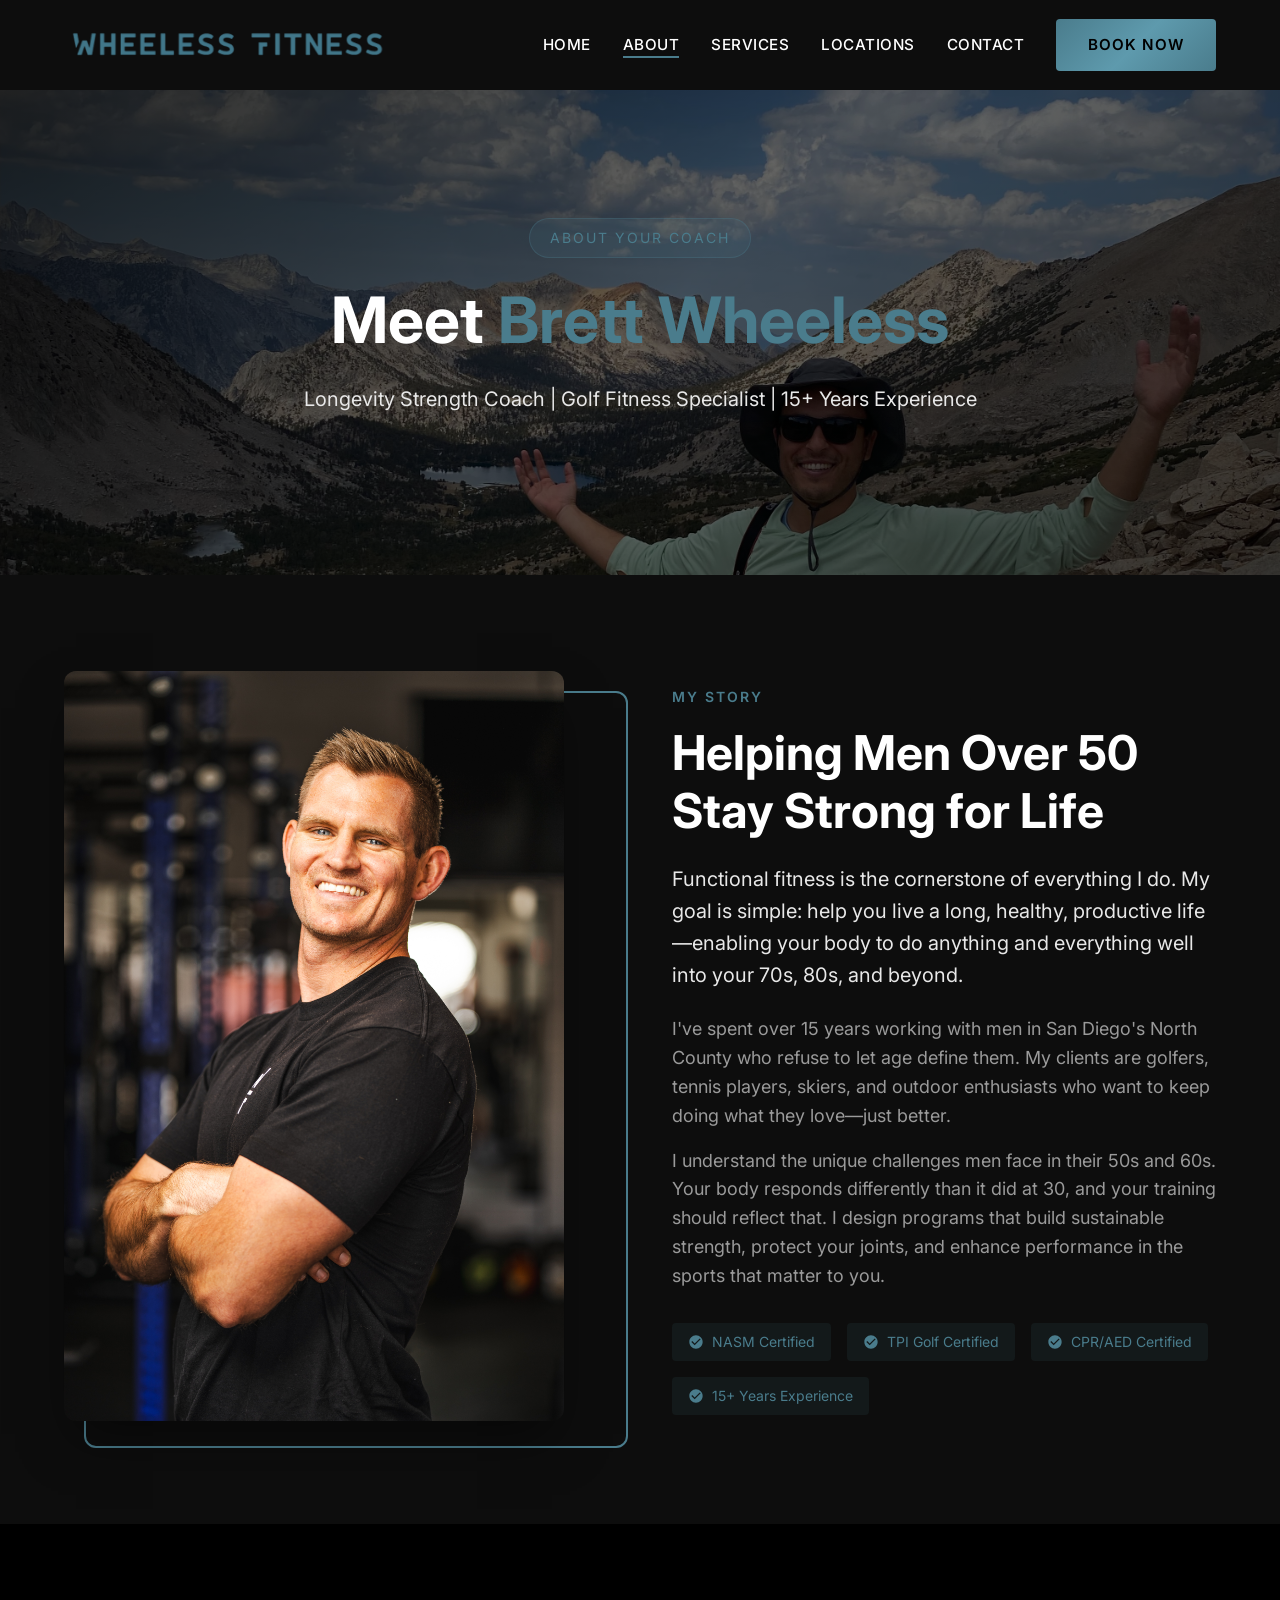
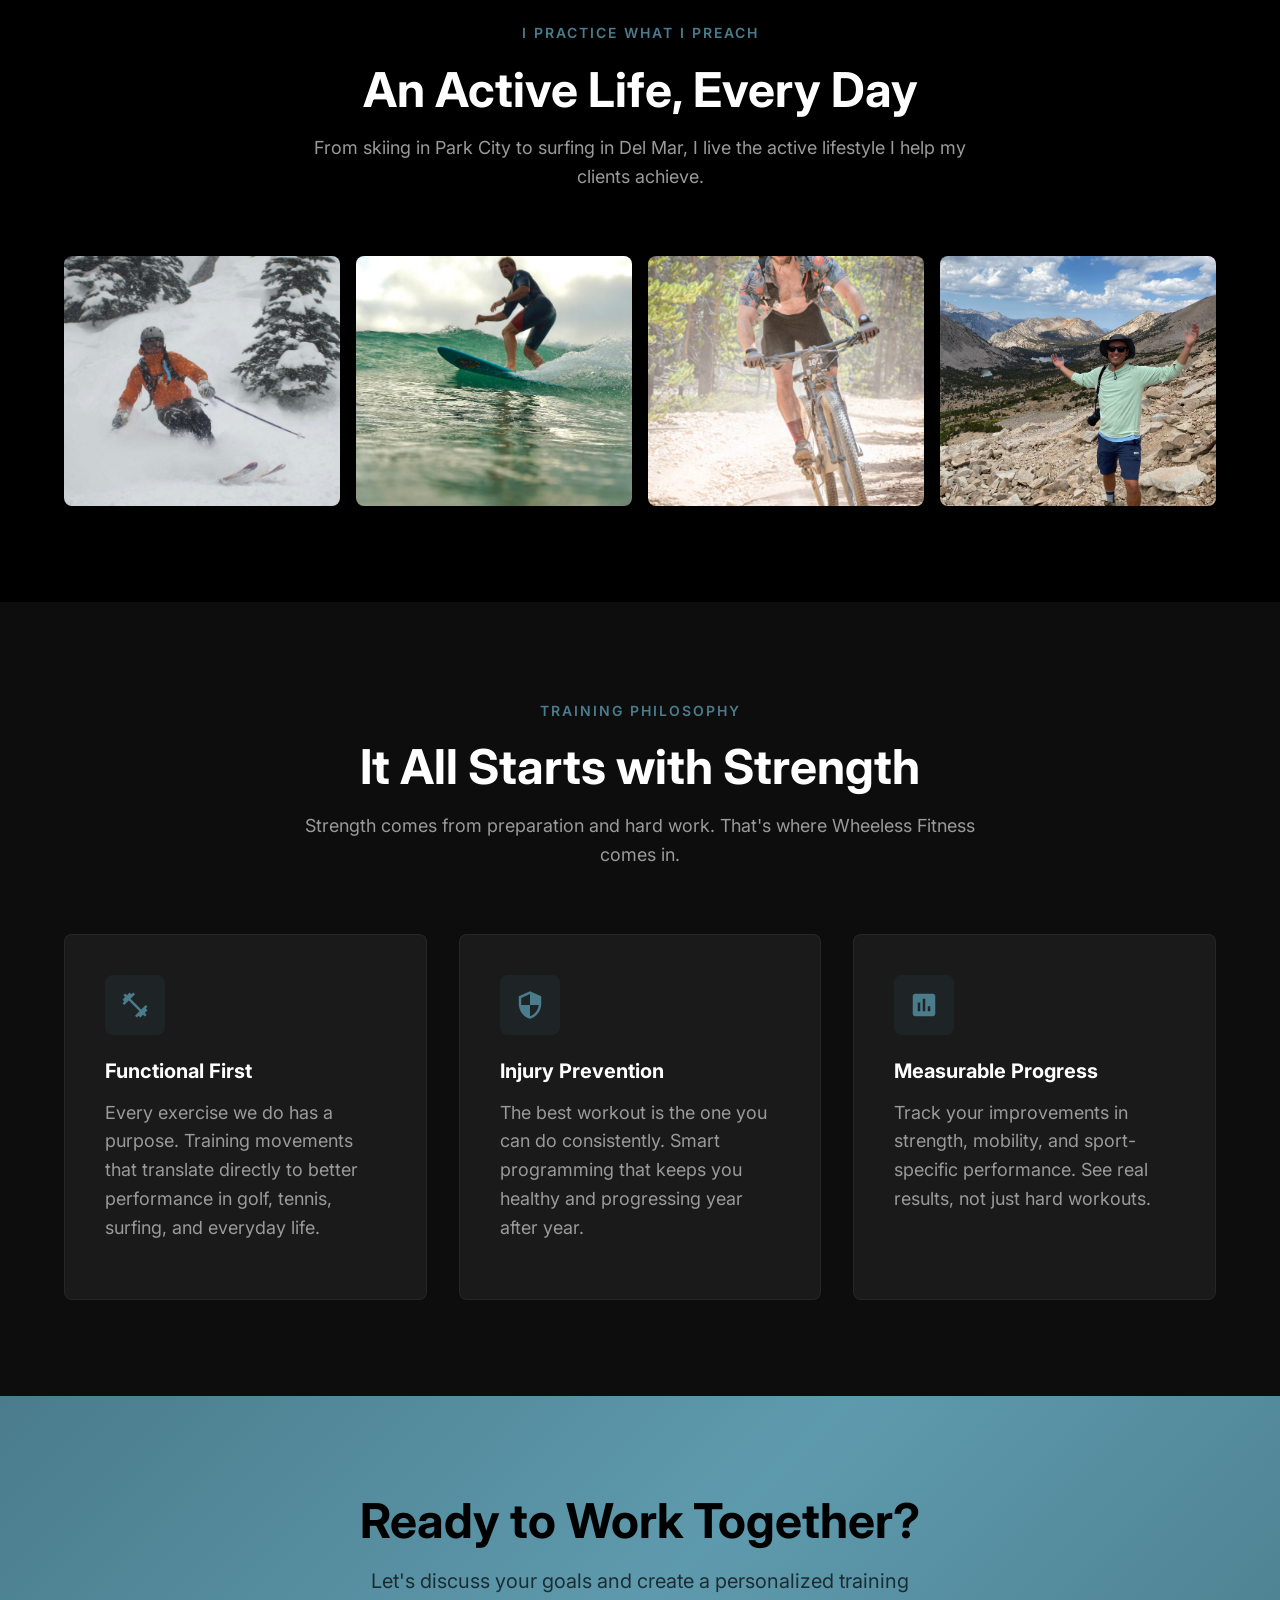
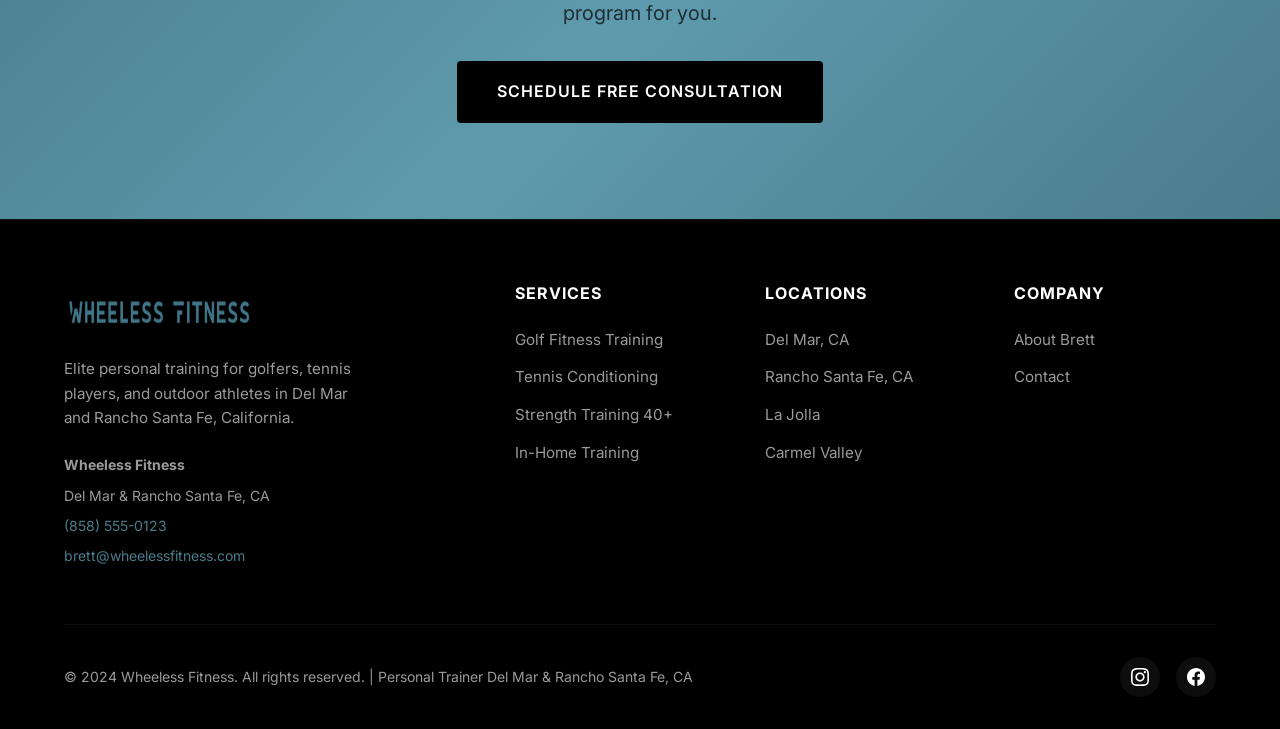
==== commit 3fa74560: "Update hero images per page, change language to singular (I/my), target men 50+" ====
--- a/about.html
+++ b/about.html
@@ -128,13 +128,13 @@
     <!-- Page Hero -->
     <section class="hero" style="min-height: 50vh;">
         <div class="hero-bg">
-            <img src="images/hero-bg.jpg" alt="About Brett Wheeless Personal Trainer" width="2500" height="1628" loading="eager">
+            <img src="images/sport-hiking.jpg" alt="Brett Wheeless hiking mountains" width="2500" height="1628" loading="eager" style="object-position: center 30%;">
         </div>
         <div class="hero-overlay"></div>
         <div class="hero-content">
-            <span class="hero-badge">About Your Trainer</span>
+            <span class="hero-badge">About Your Coach</span>
             <h1>Meet <span class="highlight">Brett Wheeless</span></h1>
-            <p>Certified Personal Trainer | Golf Fitness Specialist | 15+ Years Experience</p>
+            <p>Longevity Strength Coach | Golf Fitness Specialist | 15+ Years Experience</p>
         </div>
     </section>
 
@@ -147,10 +147,10 @@
                 </div>
                 <div class="about-content">
                     <span class="section-badge">My Story</span>
-                    <h2>Helping Del Mar & Rancho Santa Fe Stay Strong for Life</h2>
-                    <p class="lead">At Wheeless Fitness, functional fitness is the cornerstone of our training methodology. Being able to live a long, healthy, productive life—enabling your body to do anything and everything even into a ripe old age—stems from a consistent routine of fitness designed to prolong your functionality.</p>
-                    <p>I've spent over 15 years working with clients in San Diego's North County, helping busy executives, avid golfers, tennis enthusiasts, and outdoor athletes perform at their best. My approach combines science-backed training methods with practical, real-world application.</p>
-                    <p>I understand the unique challenges faced by men in their 40s, 50s, and beyond. Your body responds differently than it did at 25, and your training should reflect that. My programs are designed to build sustainable strength, prevent injury, and enhance performance in the activities you love most.</p>
+                    <h2>Helping Men Over 50 Stay Strong for Life</h2>
+                    <p class="lead">Functional fitness is the cornerstone of everything I do. My goal is simple: help you live a long, healthy, productive life—enabling your body to do anything and everything well into your 70s, 80s, and beyond.</p>
+                    <p>I've spent over 15 years working with men in San Diego's North County who refuse to let age define them. My clients are golfers, tennis players, skiers, and outdoor enthusiasts who want to keep doing what they love—just better.</p>
+                    <p>I understand the unique challenges men face in their 50s and 60s. Your body responds differently than it did at 30, and your training should reflect that. I design programs that build sustainable strength, protect your joints, and enhance performance in the sports that matter to you.</p>
                     <div class="certifications">
                         <span class="cert-badge">
                             <svg xmlns="http://www.w3.org/2000/svg" viewBox="0 0 24 24"><path d="M12 2C6.48 2 2 6.48 2 12s4.48 10 10 10 10-4.48 10-10S17.52 2 12 2zm-2 15l-5-5 1.41-1.41L10 14.17l7.59-7.59L19 8l-9 9z"/></svg>
